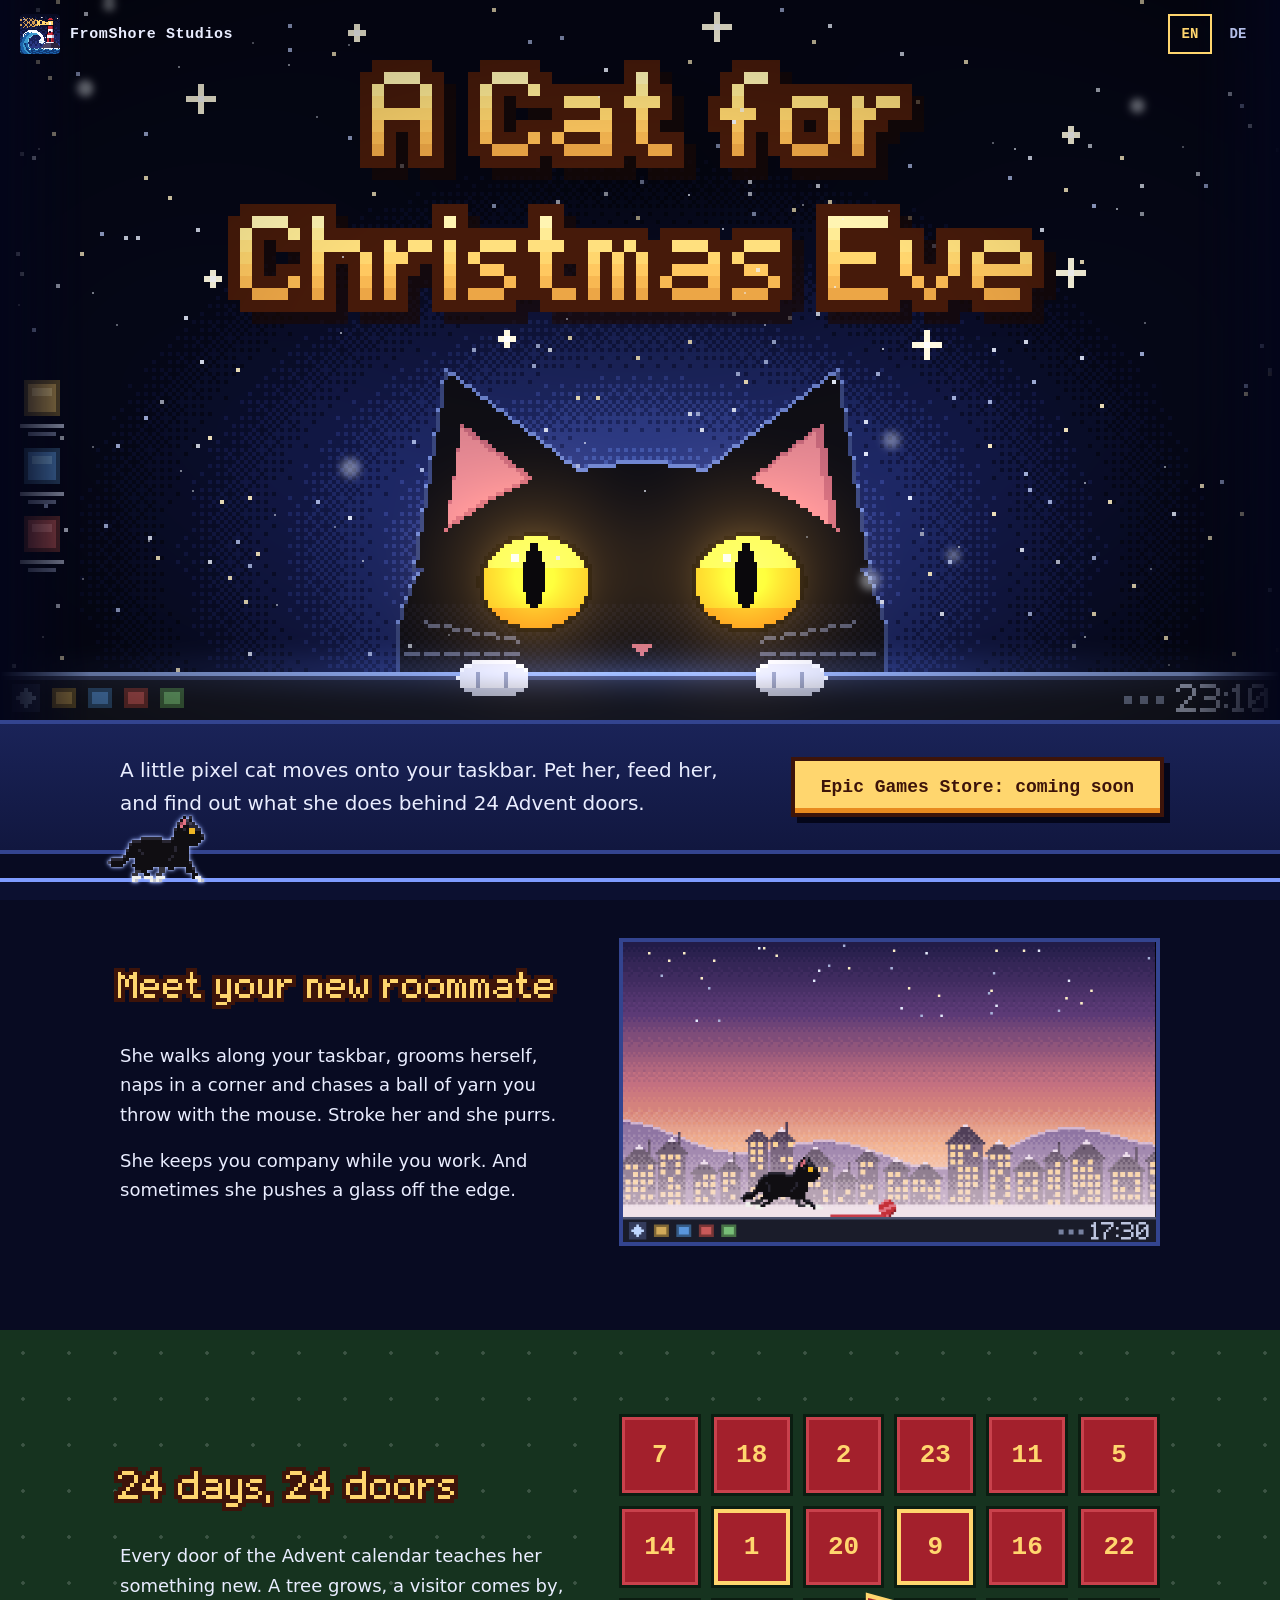
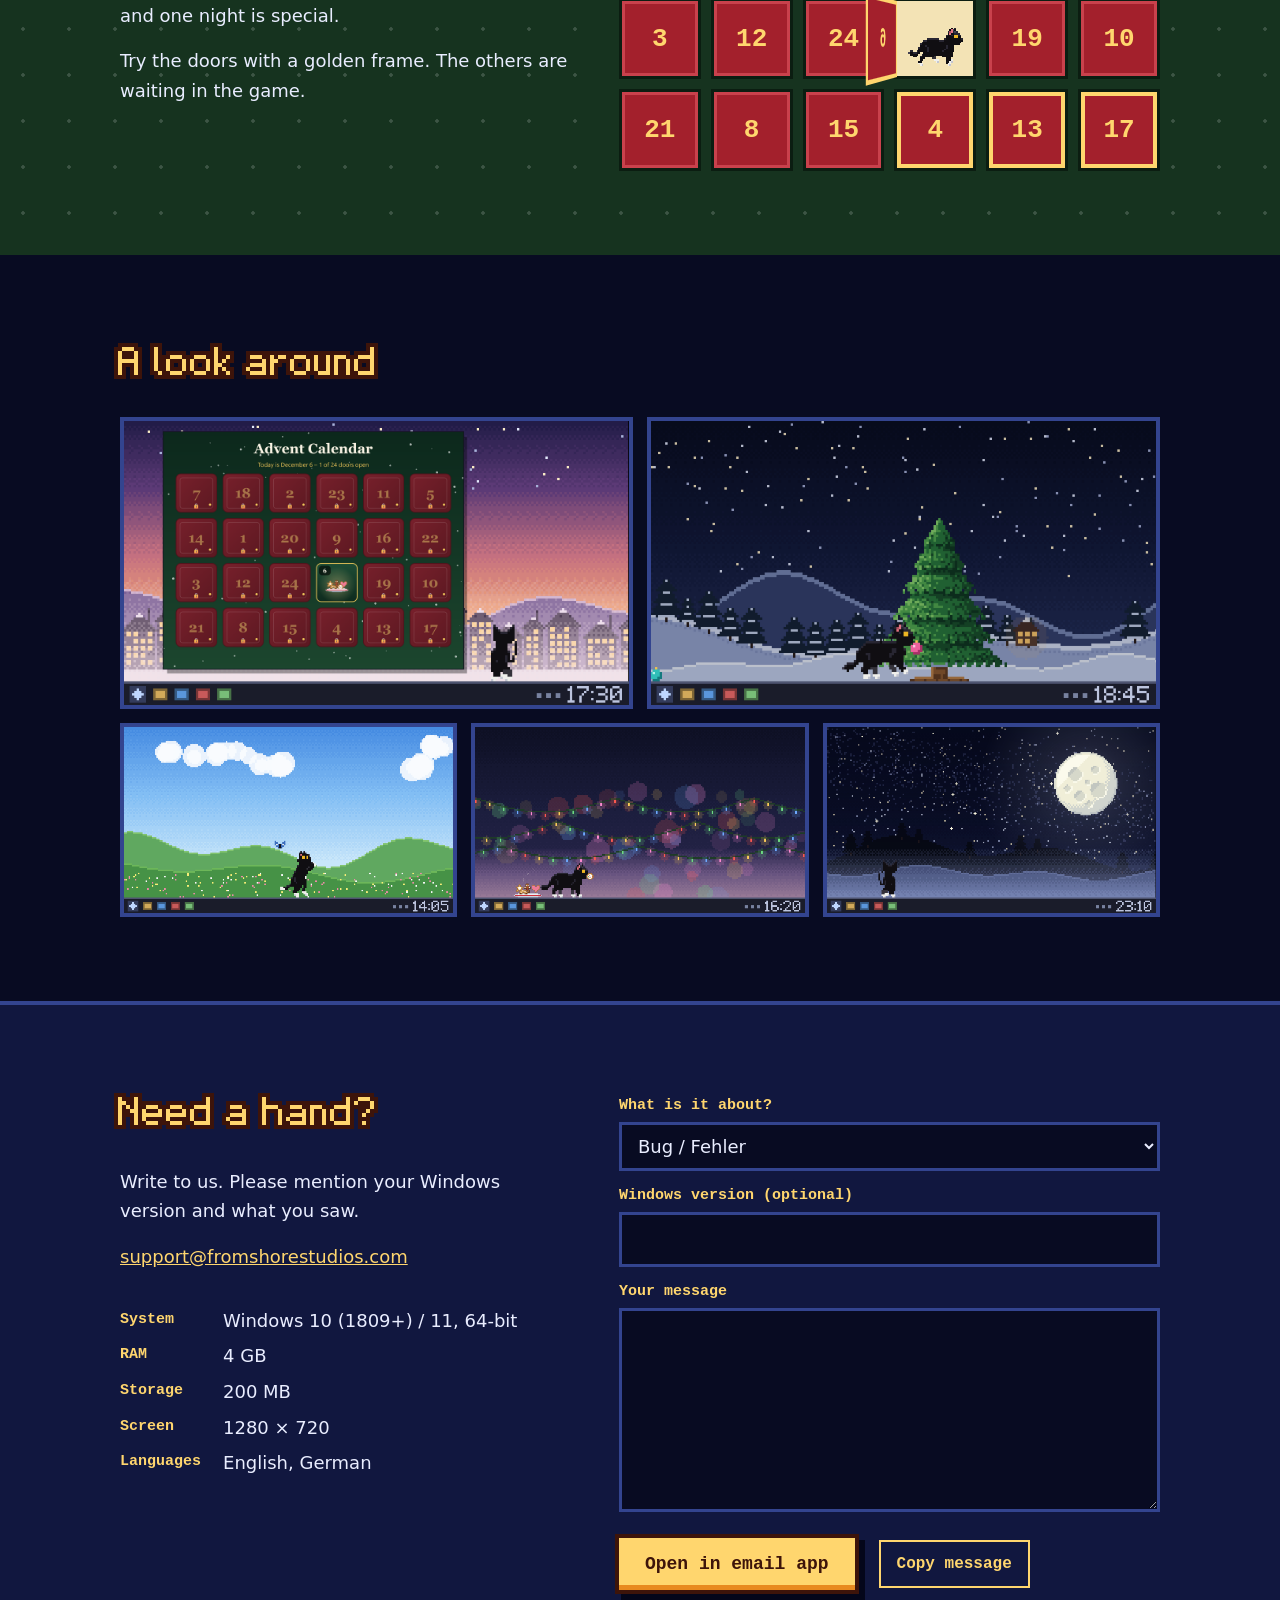
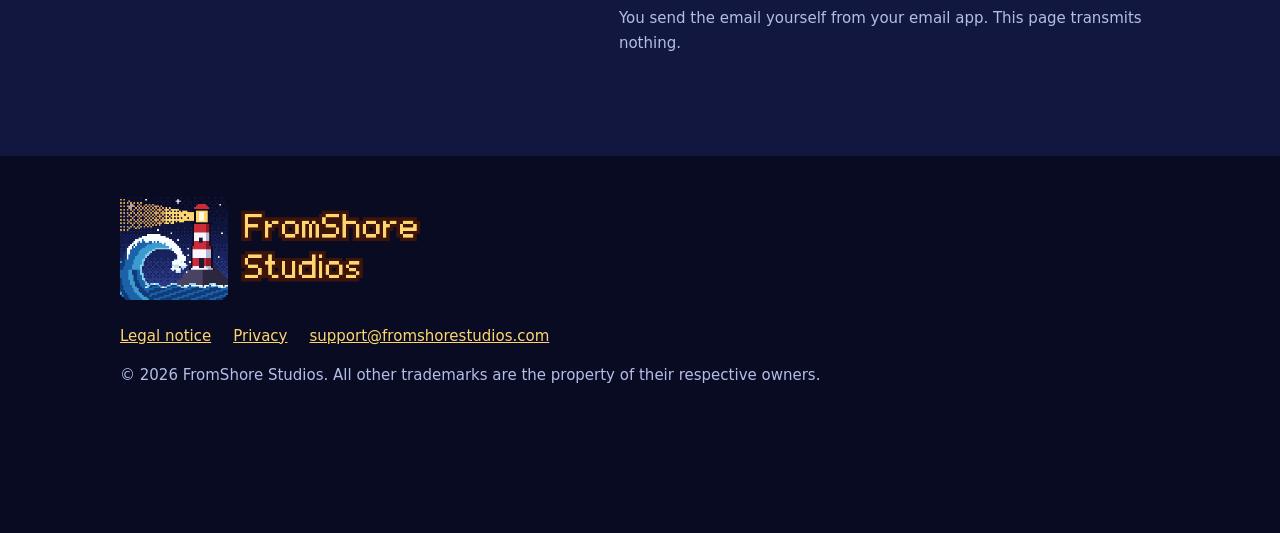
==== index.html @ b75415f8 "Website for A Cat for Christmas Eve Co-Authored-By: Claude Opus 5.5 <noreply@anthropic.com>" ====
<!doctype html>
<html lang="en"><head><meta charset="utf-8"><meta name="viewport" content="width=device-width,initial-scale=1">
<title>A Cat for Christmas Eve</title><link rel="icon" href="img/icon.png"><link rel="stylesheet" href="style.css"><meta name="description" content="A little pixel cat moves onto your taskbar. Open 24 Advent doors, each with a new surprise."><meta property="og:title" content="A Cat for Christmas Eve"><meta property="og:description" content="A little pixel cat moves onto your taskbar. Open 24 Advent doors, each with a new surprise."><meta property="og:image" content="https://fromshore-studios.github.io/img/social.png"></head><body>
<header class="top"><a class="brand" href="index.html"><img src="img/studio_small.png" alt="" width="40" height="40">FromShore Studios</a><div class="lang"><button data-setlang="en">EN</button><button data-setlang="de">DE</button></div></header>
<main>
<div class="hero"><div class="stage"><div style="position:relative"><picture><source media="(max-width:720px)" srcset="img/hero_tall.png" width="600" height="800"><img src="img/hero_wide.png" width="1280" height="720" alt="A Cat for Christmas Eve"></picture>
<canvas class="eye l" aria-hidden="true"></canvas><canvas class="eye r" aria-hidden="true"></canvas></div></div></div>
<div class="cta"><div class="in"><p><span data-l="en">A little pixel cat moves onto your taskbar. Pet her, feed her, and find out what she does behind 24 Advent doors.</span><span data-l="de" lang="de">Eine kleine Pixel-Katze zieht auf deine Taskleiste. Streichle sie, füttere sie und finde heraus, was hinter 24 Türchen passiert.</span></p>
<a class="btn" data-epic><span data-l="en">Epic Games Store: coming soon</span><span data-l="de" lang="de">Bald im Epic Games Store</span></a></div></div>
<section><div class="in two"><div><h2><img data-l="en" src="img/h_meet_en.png" alt="Meet your new roommate"><img data-l="de" src="img/h_meet_de.png" alt="Deine neue Mitbewohnerin"></h2>
<p><span data-l="en">She walks along your taskbar, grooms herself, naps in a corner and chases a ball of yarn you throw with the mouse. Stroke her and she purrs.</span><span data-l="de" lang="de">Sie läuft über deine Taskleiste, putzt sich, schläft in einer Ecke und jagt das Wollknäuel, das du mit der Maus wirfst. Streichelst du sie, schnurrt sie.</span></p>
<p><span data-l="en">She keeps you company while you work. And sometimes she pushes a glass off the edge.</span><span data-l="de" lang="de">Sie leistet dir bei der Arbeit Gesellschaft. Und manchmal schubst sie ein Glas von der Kante.</span></p></div><img class="shot" src="img/shot_1_yarn.png" alt="The cat chasing a ball of yarn" width="1280" height="720"></div></section>
<section class="days"><div class="in two"><div><h2><img data-l="en" src="img/h_days_en.png" alt="24 days, 24 doors"><img data-l="de" src="img/h_days_de.png" alt="24 Tage, 24 Türchen"></h2>
<p><span data-l="en">Every door of the Advent calendar teaches her something new. A tree grows, a visitor comes by, and one night is special.</span><span data-l="de" lang="de">Mit jedem Türchen lernt sie etwas Neues. Ein Baum wächst, Besuch kommt vorbei, und eine Nacht ist besonders.</span></p>
<p><span data-l="en">Try the doors with a golden frame. The others are waiting in the game.</span><span data-l="de" lang="de">Probier die Türchen mit goldenem Rahmen. Die anderen warten im Spiel.</span></p></div><div id="cal"></div></div></section>
<section><div class="in"><h2><img data-l="en" src="img/h_look_en.png" alt="A look around"><img data-l="de" src="img/h_look_de.png" alt="Ein Blick hinein"></h2><div class="grid"><img  src="img/shot_4_calendar.png" alt="The Advent calendar on the desktop" width="1280" height="720"><img  src="img/shot_5_tree.png" alt="The cat at the Christmas tree" width="1280" height="720"><img  src="img/shot_2_butterfly.png" alt="The cat reaching for a butterfly" width="1280" height="720"><img  src="img/shot_3_cookies.png" alt="The cat carrying a cookie" width="1280" height="720"><img  src="img/shot_6_night.png" alt="The cat watching the full moon" width="1280" height="720"></div></div></section>
<section class="sup" id="support"><div class="in two"><div><h2><img data-l="en" src="img/h_sup_en.png" alt="Need a hand?"><img data-l="de" src="img/h_sup_de.png" alt="Brauchst du Hilfe?"></h2>
<p><span data-l="en">Write to us. Please mention your Windows version and what you saw.</span><span data-l="de" lang="de">Schreib uns. Nenne bitte deine Windows-Version und was passiert ist.</span></p><p><a data-mail href="#"></a></p>
<dl><dt>System</dt><dd>Windows 10 (1809+) / 11, 64-bit</dd><dt>RAM</dt><dd>4 GB</dd><dt><span data-l="en">Storage</span><span data-l="de" lang="de">Speicher</span></dt><dd>200 MB</dd><dt><span data-l="en">Screen</span><span data-l="de" lang="de">Bildschirm</span></dt><dd>1280 × 720</dd><dt><span data-l="en">Languages</span><span data-l="de" lang="de">Sprachen</span></dt><dd><span data-l="en">English, German</span><span data-l="de" lang="de">Englisch, Deutsch</span></dd></dl></div>
<form id="contact">
<label for="c-topic"><span data-l="en">What is it about?</span><span data-l="de" lang="de">Worum geht es?</span></label>
<select id="c-topic"><option value="bug">Bug / Fehler</option><option value="question">Question / Frage</option><option value="press">Press / Presse</option><option value="other">Other / Sonstiges</option></select>
<label for="c-win"><span data-l="en">Windows version (optional)</span><span data-l="de" lang="de">Windows-Version (freiwillig)</span></label>
<input id="c-win" maxlength="60" autocomplete="off">
<label for="c-msg"><span data-l="en">Your message</span><span data-l="de" lang="de">Deine Nachricht</span></label>
<textarea id="c-msg" rows="6" maxlength="1200" required></textarea>
<div class="row"><button class="btn live" type="submit"><span data-l="en">Open in email app</span><span data-l="de" lang="de">Im E-Mail-Programm öffnen</span></button>
<button class="plain" type="button" id="c-copy"><span data-l="en">Copy message</span><span data-l="de" lang="de">Nachricht kopieren</span></button></div>
<p class="hint"><span data-l="en">You send the email yourself from your email app. This page transmits nothing.</span><span data-l="de" lang="de">Du sendest die E-Mail selbst aus deinem E-Mail-Programm. Diese Seite überträgt nichts.</span></p>
<p class="hint" id="c-state" role="status"></p>
</form></div></section>
</main><footer class="in"><img class="slogo" src="img/studio_logo.png" alt="FromShore Studios" width="1068" height="384"><nav><a href="impressum.html"><span data-l="en">Legal notice</span><span data-l="de" lang="de">Impressum</span></a><a href="datenschutz.html"><span data-l="en">Privacy</span><span data-l="de" lang="de">Datenschutz</span></a><a data-mail href="#"></a></nav>
© 2026 FromShore Studios. <span data-l="en">All other trademarks are the property of their respective owners.</span><span data-l="de" lang="de">Alle anderen Marken sind Eigentum ihrer jeweiligen Inhaber.</span></footer>
<div class="bar"><button type="button" aria-label="Cat"><canvas id="pet"></canvas></button></div><script src="cat.js"></script><script src="site.js"></script></body></html>
---- style.css ----
/* Aufbau: Nachthimmel, unten durchgehende Taskleiste mit laufender Katze */
:root{--night:#080b22;--deep:#11173f;--edge:#33448f;--ink:#e9edff;--soft:#b3bee8;--gold:#ffd66e;--amber:#e88a1f;--brown:#3d140a;--red:#a3202c;
 --body:"Trebuchet MS","Segoe UI",system-ui,sans-serif;--mono:Consolas,"Courier New",monospace;color-scheme:dark}
*{box-sizing:border-box}
body{margin:0;background:var(--night);color:var(--ink);font:18px/1.65 var(--body);padding-bottom:110px}
img{max-width:100%;display:block}
a{color:var(--gold)}
:focus-visible{outline:3px solid var(--gold);outline-offset:3px}
html[lang=en] [data-l=de],html[lang=de] [data-l=en]{display:none!important}
.in{max-width:1080px;margin-inline:auto;padding-inline:20px}
.top{position:absolute;inset:0 0 auto;z-index:3;display:flex;justify-content:space-between;align-items:center;padding:14px 20px;gap:12px}
.brand{font:700 15px var(--mono);letter-spacing:.04em;color:var(--ink);text-decoration:none}
.lang{display:flex;gap:4px}
.lang button{font:700 14px var(--mono);min-width:44px;min-height:40px;border:2px solid transparent;background:none;color:var(--soft);cursor:pointer}
.lang button[aria-pressed=true]{border-color:var(--gold);color:var(--gold)}
.stage{position:relative;max-width:min(1500px,calc((100vh - 170px)*16/9));margin:auto}
.hero{background:#04061a}
.stage picture img{width:100%;height:auto;mask-image:linear-gradient(90deg,transparent,#000 7%,#000 93%,transparent)}
.eye{position:absolute;image-rendering:pixelated;transform:translate(-50%,-50%);top:80.66%;width:8.9%}
.eye.l{left:41.7%}.eye.r{left:58.3%}
.cta{background:linear-gradient(#1a2358,var(--deep));border-block:4px solid var(--edge);padding-block:30px}
.cta .in{display:flex;gap:24px 40px;align-items:center;justify-content:space-between;flex-wrap:wrap}
.cta p{margin:0;max-width:56ch;font-size:20px;flex:1 1 340px}
.btn{display:inline-block;padding:16px 26px;font:700 18px var(--mono);color:var(--brown);background:var(--gold);text-decoration:none;box-shadow:inset 0 -5px 0 var(--amber),0 0 0 4px var(--brown),6px 6px 0 4px #04061a}
.btn.live:hover{background:#fff0b8}
.btn:not(.live){cursor:default}
section{padding-block:84px}
h2{margin:0 0 26px}
h2 img{image-rendering:pixelated;height:52px;width:auto;margin-left:-10px;object-fit:contain;object-position:left}
.two{display:grid;grid-template-columns:5fr 6fr;gap:48px;align-items:center}
.two>*{min-width:0}
.shot{border:4px solid var(--edge);width:100%;height:auto}
p{max-width:62ch;margin:0 0 16px}
.days{background:#16331f radial-gradient(#ffffff2b 1.5px,transparent 2px) 0 0/46px 46px}
#cal{display:grid;grid-template-columns:repeat(6,minmax(0,1fr));gap:10px}
.door{position:relative;aspect-ratio:1;overflow:visible;align-self:start;padding:0;border:3px solid #0b1d11;background:#f3e3b5;cursor:pointer;perspective:400px;display:flex;align-items:flex-end;justify-content:center;min-width:0}
.door canvas{image-rendering:pixelated;height:auto;margin-bottom:14%}
.leaf{position:absolute;inset:0;display:grid;place-items:center;background:var(--red);color:var(--gold);font:700 clamp(16px,2.4vw,26px) var(--mono);box-shadow:inset 0 0 0 3px #c9414c;transform-origin:left;transition:transform .5s}
.peek .leaf{box-shadow:inset 0 0 0 4px var(--gold)}
.door.open .leaf{transform:rotateY(-104deg)}
.shake{animation:shake .35s}
@keyframes shake{25%{transform:translateX(-4px)}50%{transform:translateX(4px)}75%{transform:translateX(-2px)}}
.grid{display:grid;grid-template-columns:repeat(6,minmax(0,1fr));gap:14px}
.grid img{grid-column:span 2;border:4px solid var(--edge);width:100%;height:auto}
.grid img:nth-child(-n+2){grid-column:span 3}
.sup{background:var(--deep);border-top:4px solid var(--edge)}
dl{display:grid;grid-template-columns:auto 1fr;gap:6px 22px;margin:0}
dt{font:700 15px/1.9 var(--mono);color:var(--gold)}
dd{margin:0}
footer{padding-block:36px;font-size:15px;color:var(--soft)}
footer nav{display:flex;gap:22px;flex-wrap:wrap;margin-bottom:14px}
a[data-mail]{overflow-wrap:anywhere}
.bar{position:fixed;inset:auto 0 0;height:22px;background:#0c1030;border-top:4px solid #7f9cff;z-index:5;pointer-events:none}
.bar button{position:absolute;left:0;bottom:18px;padding:0;border:0;background:none;cursor:pointer;pointer-events:auto;line-height:0}
#pet{image-rendering:pixelated;height:auto;filter:drop-shadow(0 0 1px #c5d3ff) drop-shadow(0 0 2px #8ea8ff)}
.legal{max-width:760px;padding-top:100px}
.legal h1{color:var(--gold);font:700 34px var(--mono)}
.legal h3{margin:28px 0 6px;color:var(--gold)}
.todo{background:var(--gold);color:var(--brown);padding:0 6px}
@media(max-width:720px){
 .two{grid-template-columns:minmax(0,1fr);gap:28px}
 section{padding-block:56px}
 .stage{padding-top:60px;max-width:none}.stage picture img{mask-image:none}
 .eye{top:78.59%;width:20.3%}.eye.l{left:31.08%}.eye.r{left:68.92%}
 #cal{grid-template-columns:repeat(4,minmax(0,1fr))}
 .grid img:nth-child(n){grid-column:span 6}
 .btn{width:100%;text-align:center}
 h2 img{height:auto;max-height:52px}
}
@media(prefers-reduced-motion:reduce){.leaf{transition:none}.shake{animation:none}}
.brand{display:flex;align-items:center;gap:10px}.brand img{image-rendering:pixelated;border-radius:4px}
.slogo{width:300px;height:auto;margin-bottom:24px}
form{display:grid;gap:8px}
form label{font:700 15px var(--mono);color:var(--gold);margin-top:8px}
form input,form select,form textarea{width:100%;font:inherit;color:var(--ink);background:var(--night);border:3px solid var(--edge);padding:10px 12px;min-height:48px}
form textarea{resize:vertical}
.row{display:flex;flex-wrap:wrap;gap:18px 24px;align-items:center;margin-top:18px}
button.btn{border:0;cursor:pointer}
.plain{font:700 16px var(--mono);color:var(--gold);background:none;border:2px solid var(--gold);padding:12px 16px;min-height:48px;cursor:pointer}
.hint{font-size:15px;color:var(--soft);margin:8px 0 0}
#support .two{align-items:start}
#support dl{margin-top:34px}
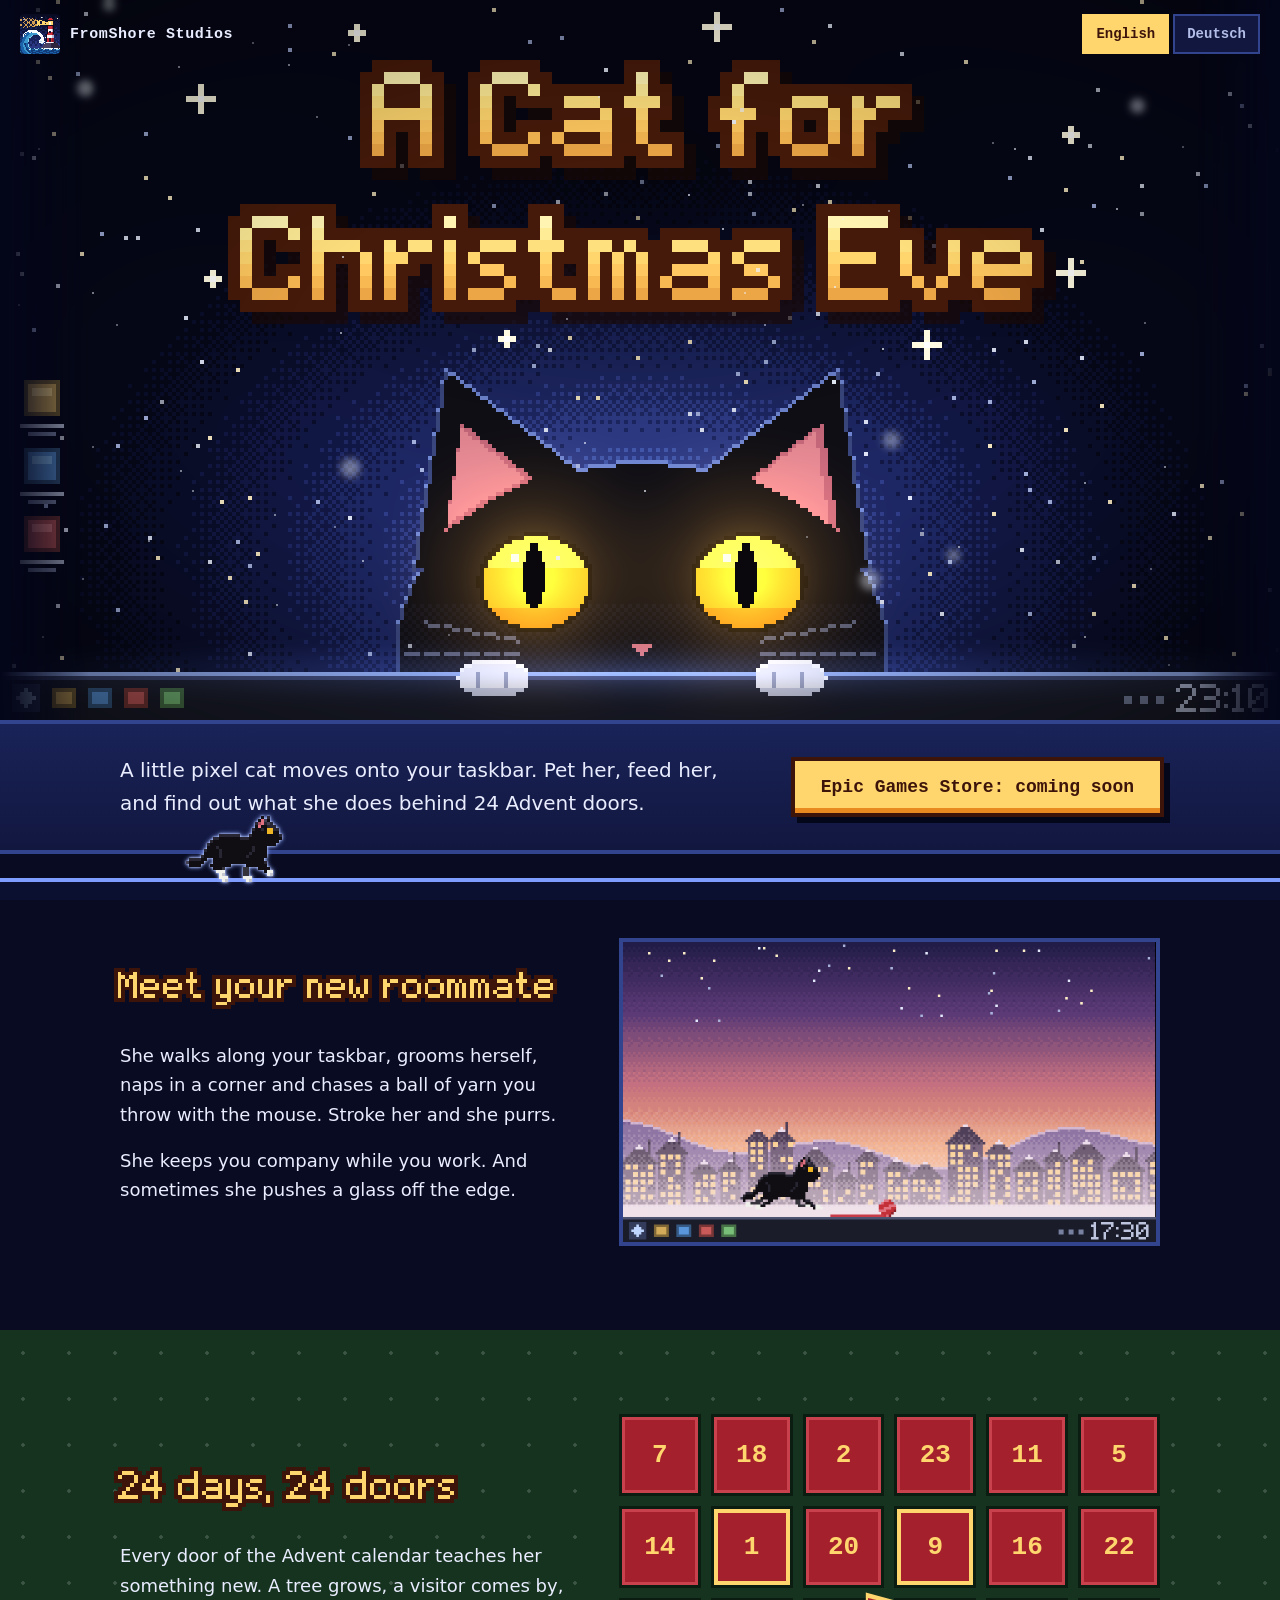
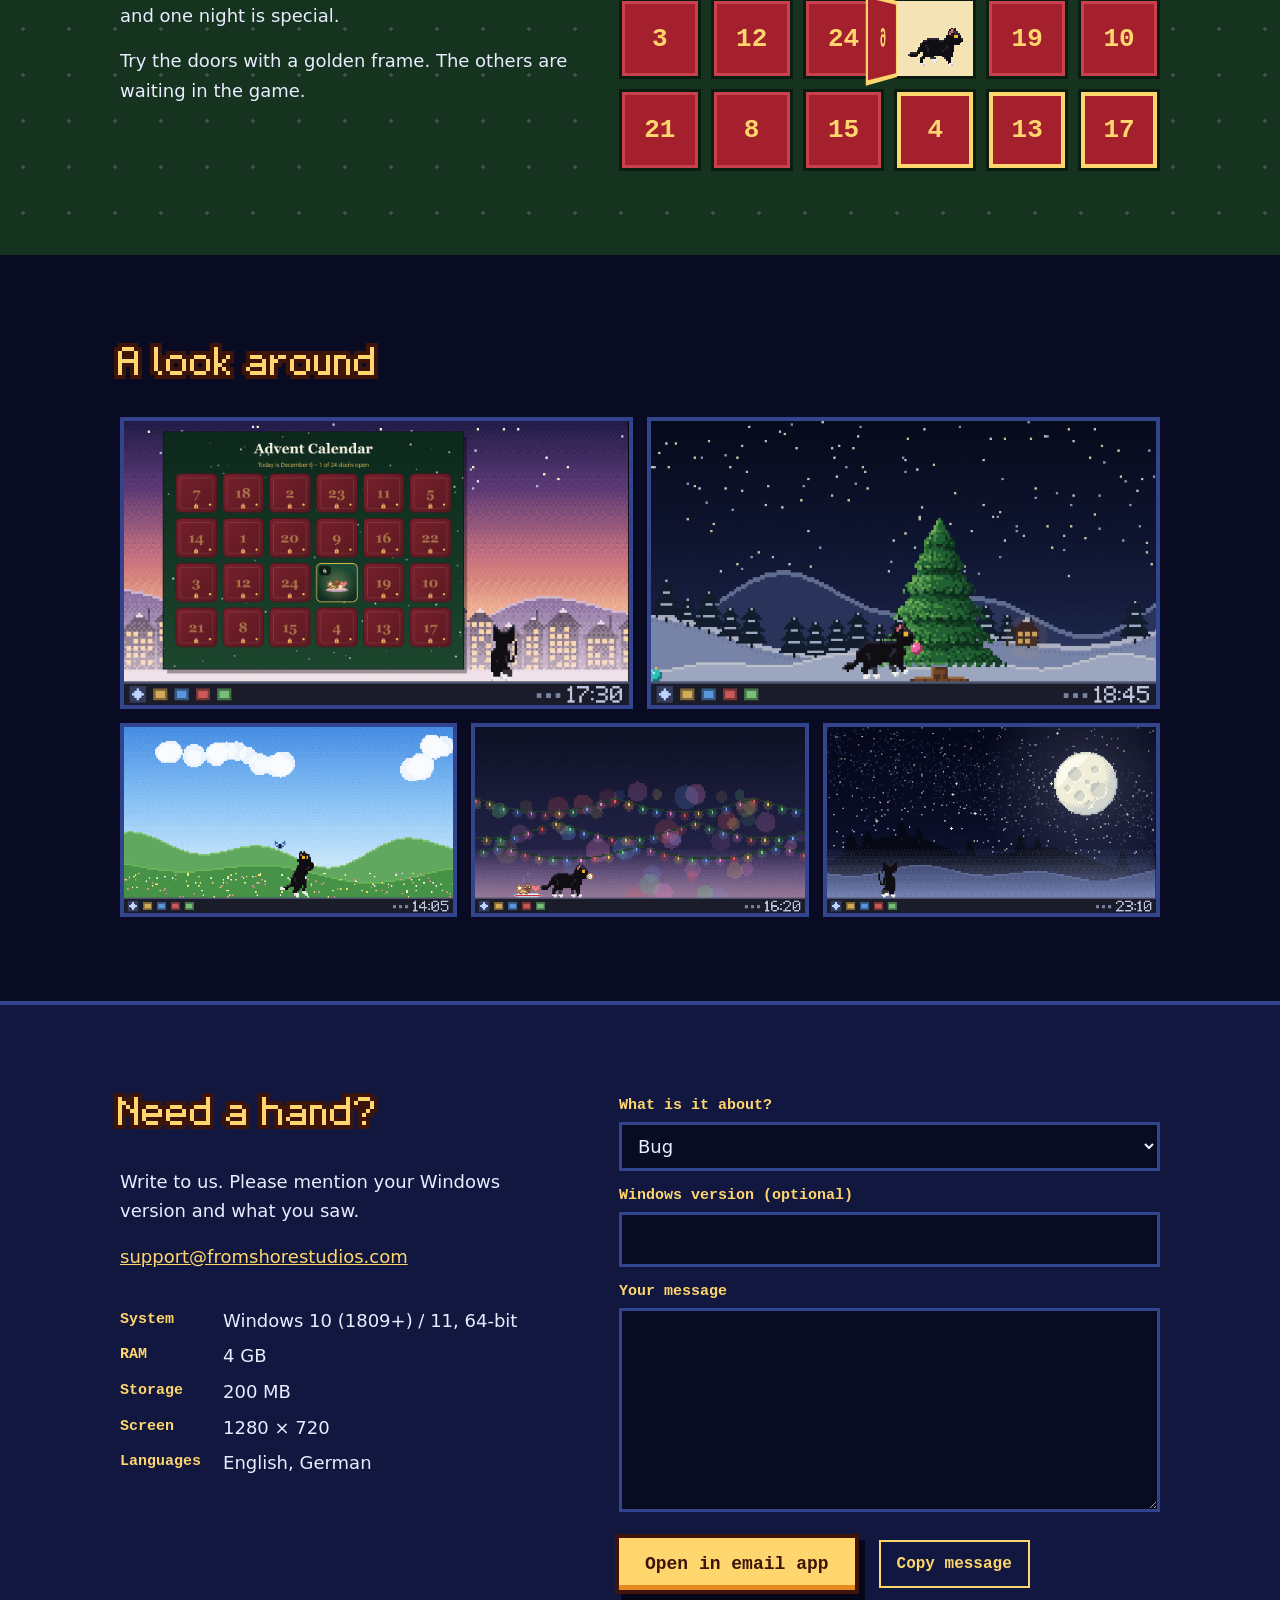
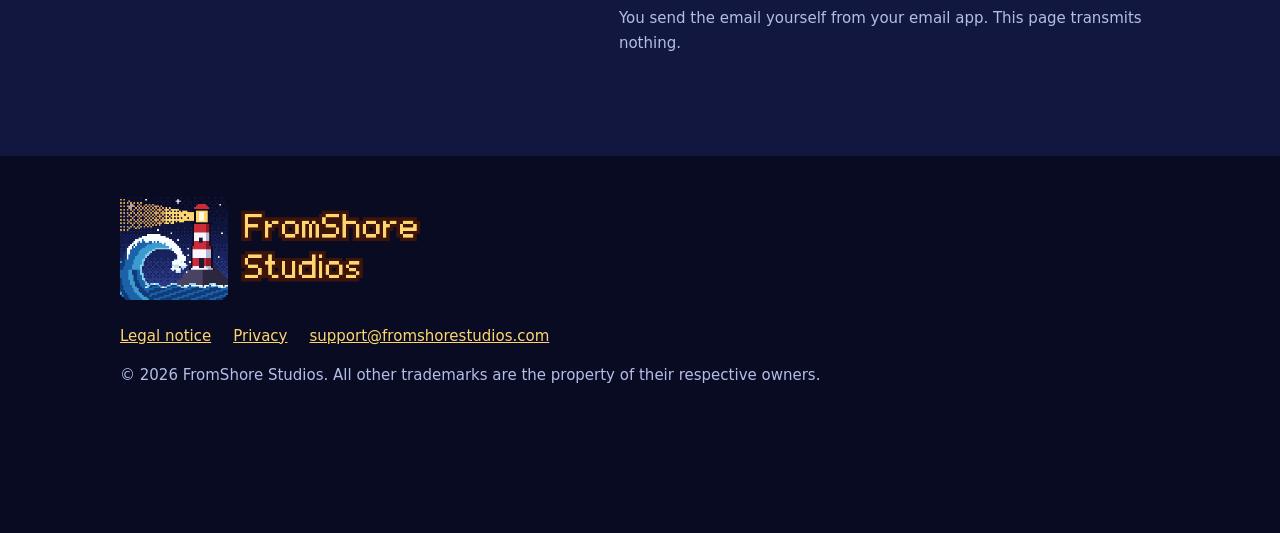
==== commit 3e3dc8d9: "Clearer language switch, translate remaining texts Co-Authored-By: Claude Opus 5.5 <noreply@anthropi" ====
--- a/index.html
+++ b/index.html
@@ -1,7 +1,7 @@
 <!doctype html>
 <html lang="en"><head><meta charset="utf-8"><meta name="viewport" content="width=device-width,initial-scale=1">
-<title>A Cat for Christmas Eve</title><link rel="icon" href="img/icon.png"><link rel="stylesheet" href="style.css"><meta name="description" content="A little pixel cat moves onto your taskbar. Open 24 Advent doors, each with a new surprise."><meta property="og:title" content="A Cat for Christmas Eve"><meta property="og:description" content="A little pixel cat moves onto your taskbar. Open 24 Advent doors, each with a new surprise."><meta property="og:image" content="https://fromshore-studios.github.io/img/social.png"></head><body>
-<header class="top"><a class="brand" href="index.html"><img src="img/studio_small.png" alt="" width="40" height="40">FromShore Studios</a><div class="lang"><button data-setlang="en">EN</button><button data-setlang="de">DE</button></div></header>
+<title data-en="A Cat for Christmas Eve" data-de="A Cat for Christmas Eve">A Cat for Christmas Eve</title><link rel="icon" href="img/icon.png"><link rel="stylesheet" href="style.css?v=2"><meta name="description" content="A little pixel cat moves onto your taskbar. Open 24 Advent doors, each with a new surprise."><meta property="og:title" content="A Cat for Christmas Eve"><meta property="og:description" content="A little pixel cat moves onto your taskbar. Open 24 Advent doors, each with a new surprise."><meta property="og:image" content="https://fromshore-studios.github.io/img/social.png"></head><body>
+<header class="top"><a class="brand" href="index.html"><img src="img/studio_small.png" alt="" width="40" height="40">FromShore Studios</a><div class="lang"><button type="button" data-setlang="en" lang="en">English</button><button type="button" data-setlang="de" lang="de">Deutsch</button></div></header>
 <main>
 <div class="hero"><div class="stage"><div style="position:relative"><picture><source media="(max-width:720px)" srcset="img/hero_tall.png" width="600" height="800"><img src="img/hero_wide.png" width="1280" height="720" alt="A Cat for Christmas Eve"></picture>
 <canvas class="eye l" aria-hidden="true"></canvas><canvas class="eye r" aria-hidden="true"></canvas></div></div></div>
@@ -9,17 +9,17 @@
 <a class="btn" data-epic><span data-l="en">Epic Games Store: coming soon</span><span data-l="de" lang="de">Bald im Epic Games Store</span></a></div></div>
 <section><div class="in two"><div><h2><img data-l="en" src="img/h_meet_en.png" alt="Meet your new roommate"><img data-l="de" src="img/h_meet_de.png" alt="Deine neue Mitbewohnerin"></h2>
 <p><span data-l="en">She walks along your taskbar, grooms herself, naps in a corner and chases a ball of yarn you throw with the mouse. Stroke her and she purrs.</span><span data-l="de" lang="de">Sie läuft über deine Taskleiste, putzt sich, schläft in einer Ecke und jagt das Wollknäuel, das du mit der Maus wirfst. Streichelst du sie, schnurrt sie.</span></p>
-<p><span data-l="en">She keeps you company while you work. And sometimes she pushes a glass off the edge.</span><span data-l="de" lang="de">Sie leistet dir bei der Arbeit Gesellschaft. Und manchmal schubst sie ein Glas von der Kante.</span></p></div><img class="shot" src="img/shot_1_yarn.png" alt="The cat chasing a ball of yarn" width="1280" height="720"></div></section>
+<p><span data-l="en">She keeps you company while you work. And sometimes she pushes a glass off the edge.</span><span data-l="de" lang="de">Sie leistet dir bei der Arbeit Gesellschaft. Und manchmal schubst sie ein Glas von der Kante.</span></p></div><img class="shot" src="img/shot_1_yarn.png" alt="The cat chasing a ball of yarn" data-alt-en="The cat chasing a ball of yarn" data-alt-de="Die Katze jagt ein Wollknäuel" width="1280" height="720"></div></section>
 <section class="days"><div class="in two"><div><h2><img data-l="en" src="img/h_days_en.png" alt="24 days, 24 doors"><img data-l="de" src="img/h_days_de.png" alt="24 Tage, 24 Türchen"></h2>
 <p><span data-l="en">Every door of the Advent calendar teaches her something new. A tree grows, a visitor comes by, and one night is special.</span><span data-l="de" lang="de">Mit jedem Türchen lernt sie etwas Neues. Ein Baum wächst, Besuch kommt vorbei, und eine Nacht ist besonders.</span></p>
 <p><span data-l="en">Try the doors with a golden frame. The others are waiting in the game.</span><span data-l="de" lang="de">Probier die Türchen mit goldenem Rahmen. Die anderen warten im Spiel.</span></p></div><div id="cal"></div></div></section>
-<section><div class="in"><h2><img data-l="en" src="img/h_look_en.png" alt="A look around"><img data-l="de" src="img/h_look_de.png" alt="Ein Blick hinein"></h2><div class="grid"><img  src="img/shot_4_calendar.png" alt="The Advent calendar on the desktop" width="1280" height="720"><img  src="img/shot_5_tree.png" alt="The cat at the Christmas tree" width="1280" height="720"><img  src="img/shot_2_butterfly.png" alt="The cat reaching for a butterfly" width="1280" height="720"><img  src="img/shot_3_cookies.png" alt="The cat carrying a cookie" width="1280" height="720"><img  src="img/shot_6_night.png" alt="The cat watching the full moon" width="1280" height="720"></div></div></section>
+<section><div class="in"><h2><img data-l="en" src="img/h_look_en.png" alt="A look around"><img data-l="de" src="img/h_look_de.png" alt="Ein Blick hinein"></h2><div class="grid"><img  src="img/shot_4_calendar.png" alt="The Advent calendar on the desktop" data-alt-en="The Advent calendar on the desktop" data-alt-de="Der Adventskalender auf dem Desktop" width="1280" height="720"><img  src="img/shot_5_tree.png" alt="The cat at the Christmas tree" data-alt-en="The cat at the Christmas tree" data-alt-de="Die Katze am Weihnachtsbaum" width="1280" height="720"><img  src="img/shot_2_butterfly.png" alt="The cat reaching for a butterfly" data-alt-en="The cat reaching for a butterfly" data-alt-de="Die Katze greift nach einem Schmetterling" width="1280" height="720"><img  src="img/shot_3_cookies.png" alt="The cat carrying a cookie" data-alt-en="The cat carrying a cookie" data-alt-de="Die Katze trägt ein Plätzchen" width="1280" height="720"><img  src="img/shot_6_night.png" alt="The cat watching the full moon" data-alt-en="The cat watching the full moon" data-alt-de="Die Katze schaut zum Vollmond" width="1280" height="720"></div></div></section>
 <section class="sup" id="support"><div class="in two"><div><h2><img data-l="en" src="img/h_sup_en.png" alt="Need a hand?"><img data-l="de" src="img/h_sup_de.png" alt="Brauchst du Hilfe?"></h2>
 <p><span data-l="en">Write to us. Please mention your Windows version and what you saw.</span><span data-l="de" lang="de">Schreib uns. Nenne bitte deine Windows-Version und was passiert ist.</span></p><p><a data-mail href="#"></a></p>
 <dl><dt>System</dt><dd>Windows 10 (1809+) / 11, 64-bit</dd><dt>RAM</dt><dd>4 GB</dd><dt><span data-l="en">Storage</span><span data-l="de" lang="de">Speicher</span></dt><dd>200 MB</dd><dt><span data-l="en">Screen</span><span data-l="de" lang="de">Bildschirm</span></dt><dd>1280 × 720</dd><dt><span data-l="en">Languages</span><span data-l="de" lang="de">Sprachen</span></dt><dd><span data-l="en">English, German</span><span data-l="de" lang="de">Englisch, Deutsch</span></dd></dl></div>
 <form id="contact">
 <label for="c-topic"><span data-l="en">What is it about?</span><span data-l="de" lang="de">Worum geht es?</span></label>
-<select id="c-topic"><option value="bug">Bug / Fehler</option><option value="question">Question / Frage</option><option value="press">Press / Presse</option><option value="other">Other / Sonstiges</option></select>
+<select id="c-topic"><option value="bug" data-en="Bug" data-de="Fehler">Bug</option><option value="question" data-en="Question" data-de="Frage">Question</option><option value="press" data-en="Press" data-de="Presse">Press</option><option value="other" data-en="Other" data-de="Sonstiges">Other</option></select>
 <label for="c-win"><span data-l="en">Windows version (optional)</span><span data-l="de" lang="de">Windows-Version (freiwillig)</span></label>
 <input id="c-win" maxlength="60" autocomplete="off">
 <label for="c-msg"><span data-l="en">Your message</span><span data-l="de" lang="de">Deine Nachricht</span></label>
@@ -31,4 +31,4 @@
 </form></div></section>
 </main><footer class="in"><img class="slogo" src="img/studio_logo.png" alt="FromShore Studios" width="1068" height="384"><nav><a href="impressum.html"><span data-l="en">Legal notice</span><span data-l="de" lang="de">Impressum</span></a><a href="datenschutz.html"><span data-l="en">Privacy</span><span data-l="de" lang="de">Datenschutz</span></a><a data-mail href="#"></a></nav>
 © 2026 FromShore Studios. <span data-l="en">All other trademarks are the property of their respective owners.</span><span data-l="de" lang="de">Alle anderen Marken sind Eigentum ihrer jeweiligen Inhaber.</span></footer>
-<div class="bar"><button type="button" aria-label="Cat"><canvas id="pet"></canvas></button></div><script src="cat.js"></script><script src="site.js"></script></body></html>
+<div class="bar"><button type="button" aria-label="Cat" data-aria-en="Make the cat run" data-aria-de="Katze losrennen lassen"><canvas id="pet"></canvas></button></div><script src="cat.js"></script><script src="site.js?v=2"></script></body></html>
--- a/style.css
+++ b/style.css
@@ -80,3 +80,6 @@
 .hint{font-size:15px;color:var(--soft);margin:8px 0 0}
 #support .two{align-items:start}
 #support dl{margin-top:34px}
+.lang button{border-color:var(--edge);background:var(--deep);padding:6px 12px}
+.lang button[aria-pressed=true]{background:var(--gold);border-color:var(--gold);color:var(--brown)}
+@media(max-width:420px){.lang button{font-size:13px;padding:6px 8px}.brand{font-size:13px;gap:8px}.top{padding-inline:14px}}
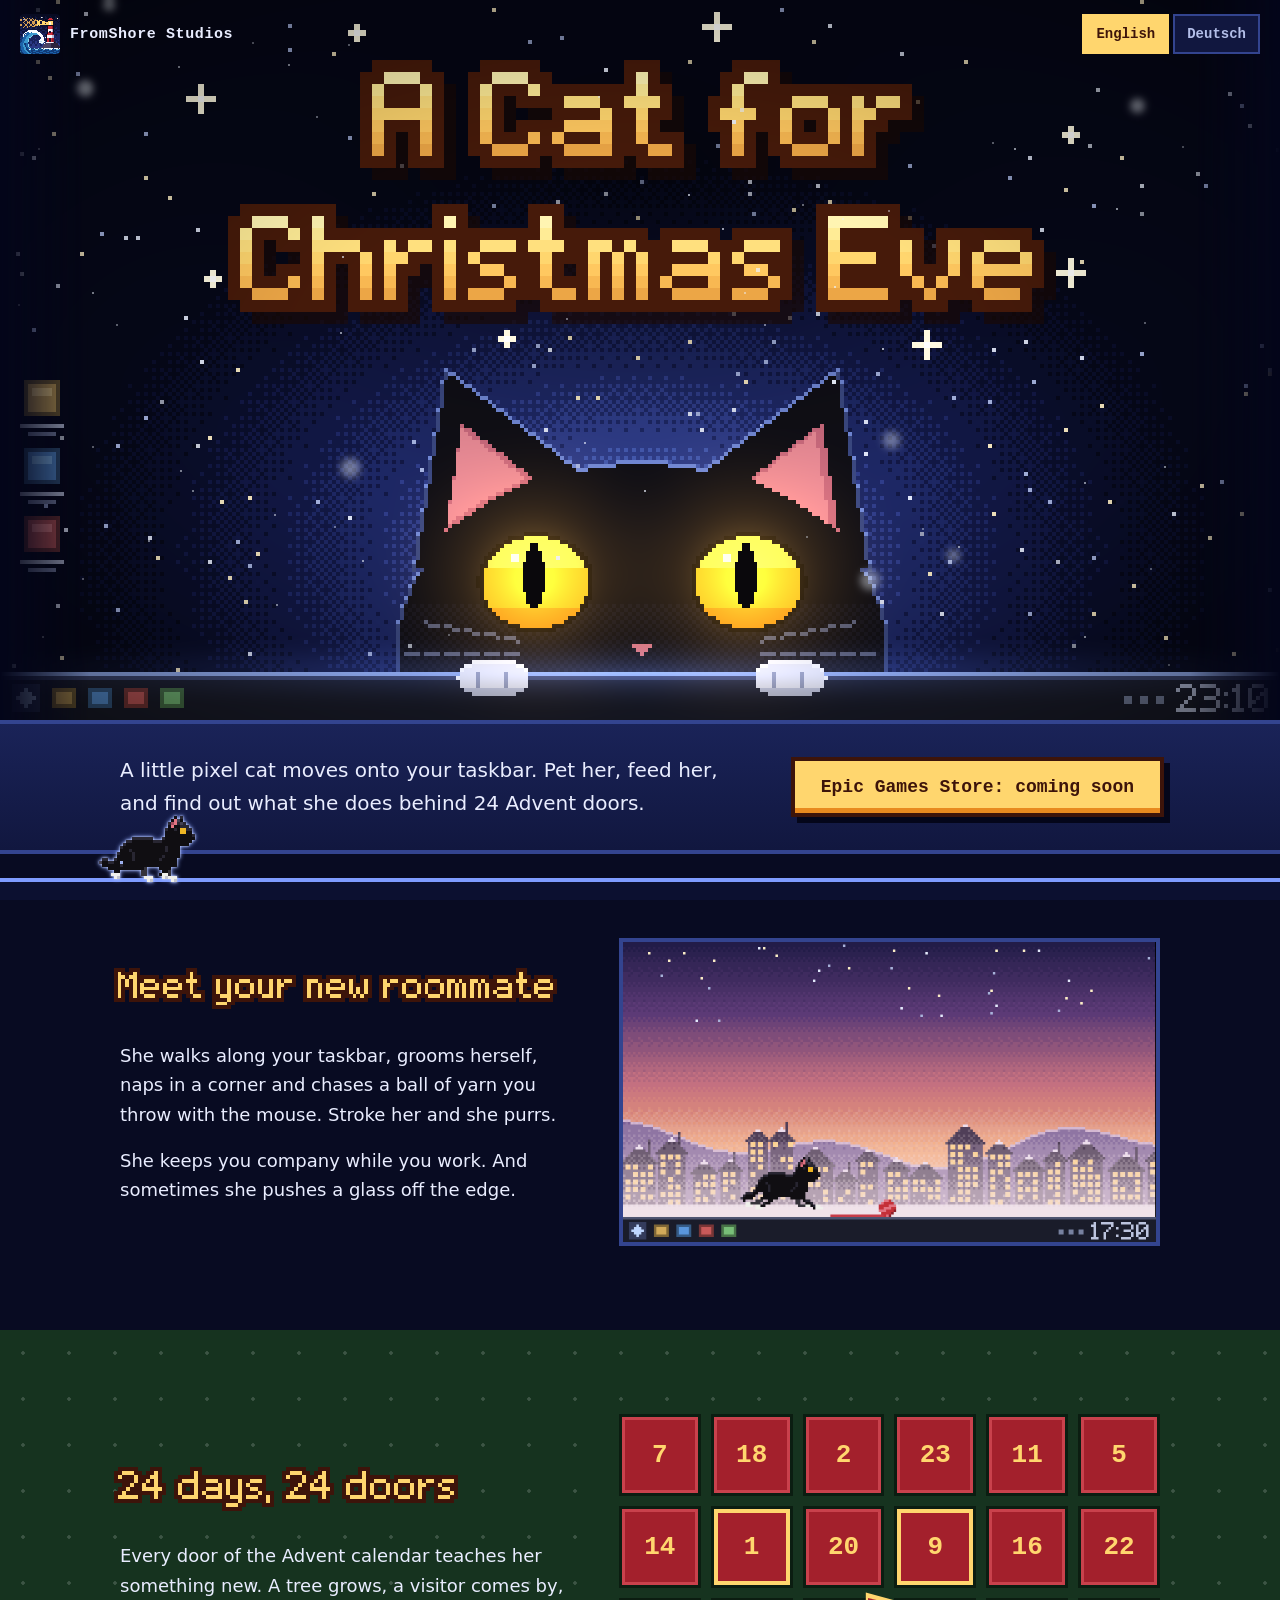
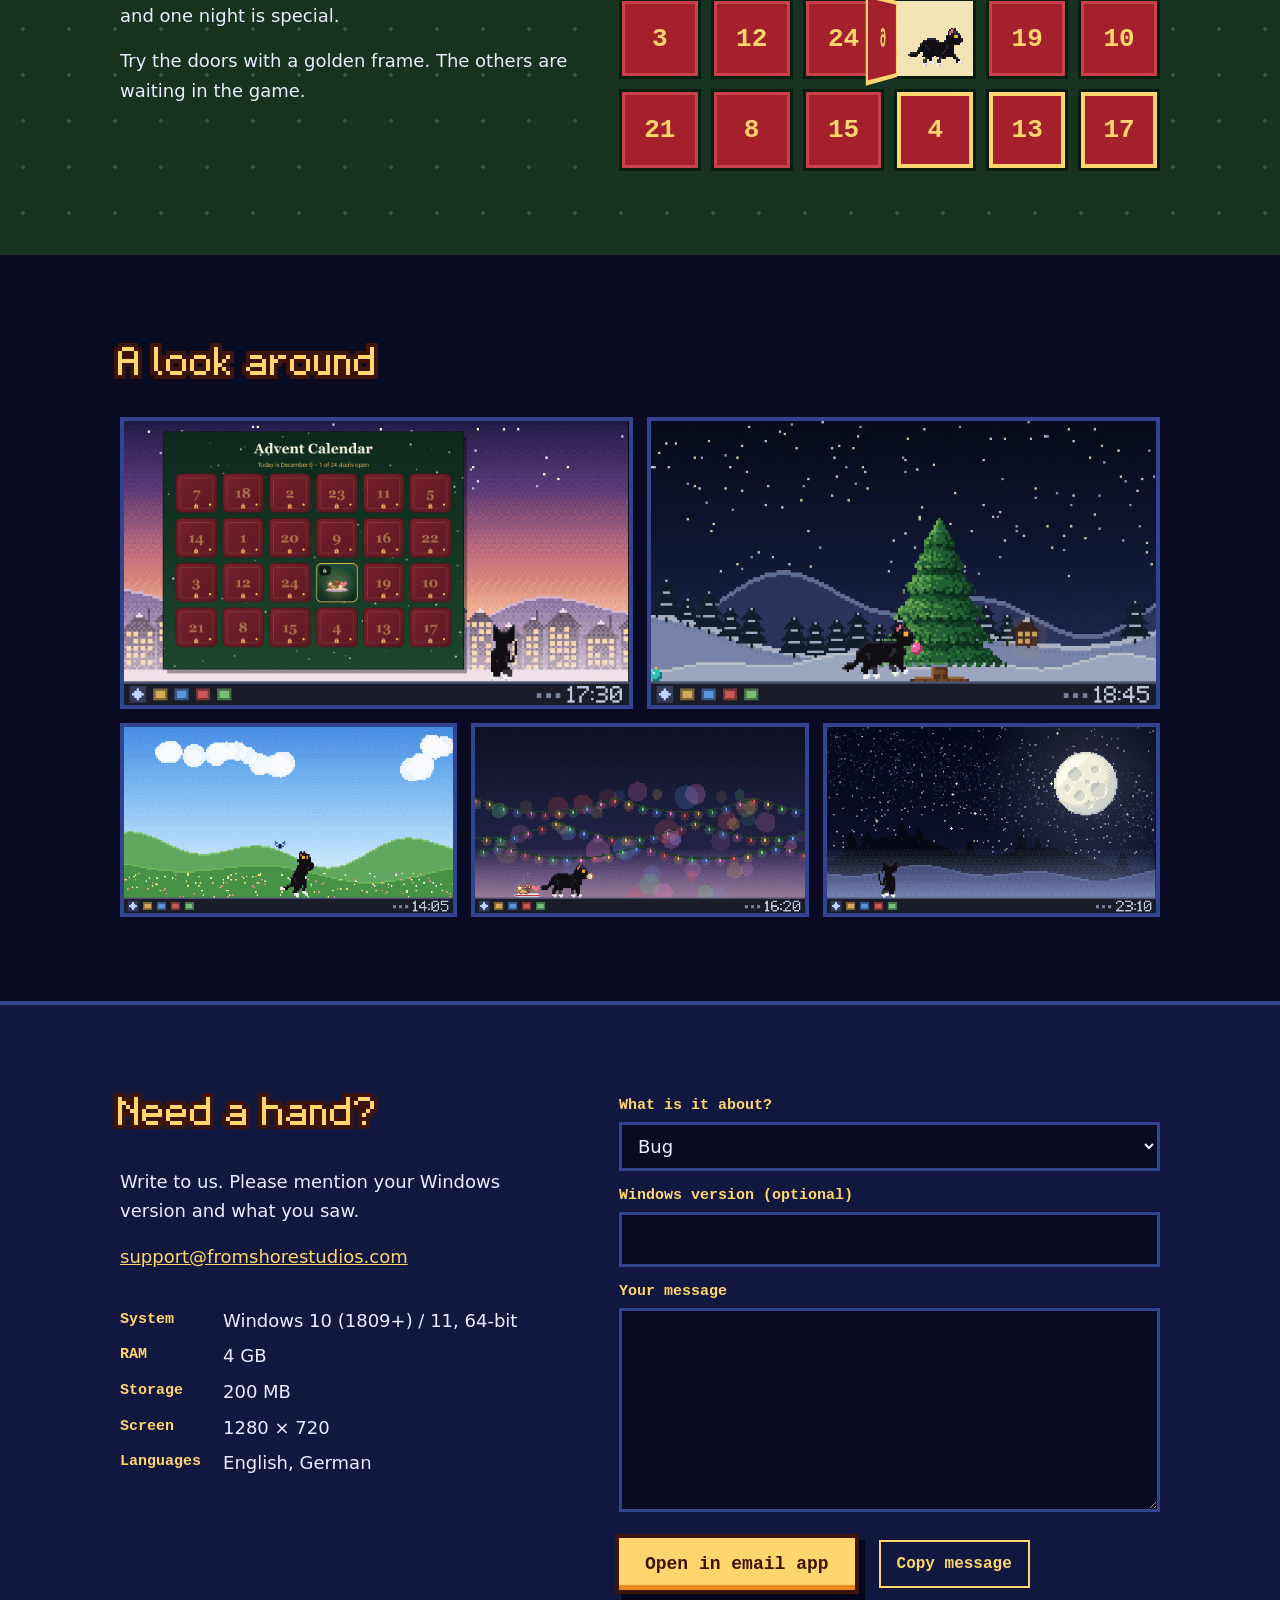
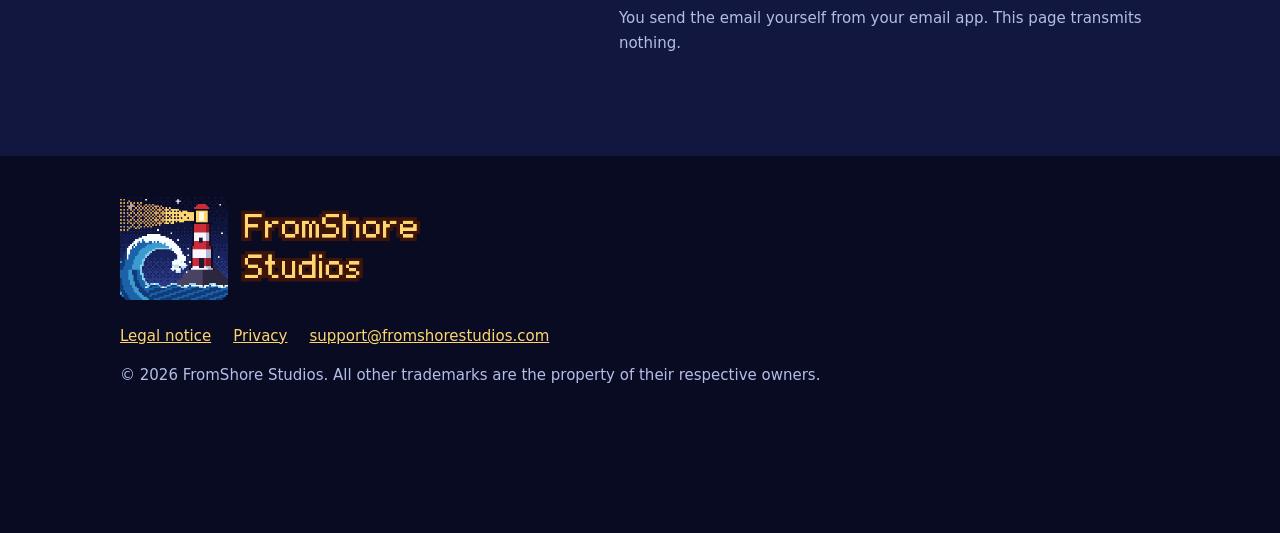
==== commit f4c567a8: "Use fromshorestudios.com as domain Co-Authored-By: Claude Opus 5.5 <noreply@anthropic.com>" ====
--- a/index.html
+++ b/index.html
@@ -1,6 +1,6 @@
 <!doctype html>
 <html lang="en"><head><meta charset="utf-8"><meta name="viewport" content="width=device-width,initial-scale=1">
-<title data-en="A Cat for Christmas Eve" data-de="A Cat for Christmas Eve">A Cat for Christmas Eve</title><link rel="icon" href="img/icon.png"><link rel="stylesheet" href="style.css?v=2"><meta name="description" content="A little pixel cat moves onto your taskbar. Open 24 Advent doors, each with a new surprise."><meta property="og:title" content="A Cat for Christmas Eve"><meta property="og:description" content="A little pixel cat moves onto your taskbar. Open 24 Advent doors, each with a new surprise."><meta property="og:image" content="https://fromshore-studios.github.io/img/social.png"></head><body>
+<title data-en="A Cat for Christmas Eve" data-de="A Cat for Christmas Eve">A Cat for Christmas Eve</title><link rel="icon" href="img/icon.png"><link rel="stylesheet" href="style.css?v=2"><meta name="description" content="A little pixel cat moves onto your taskbar. Open 24 Advent doors, each with a new surprise."><meta property="og:title" content="A Cat for Christmas Eve"><meta property="og:description" content="A little pixel cat moves onto your taskbar. Open 24 Advent doors, each with a new surprise."><meta property="og:image" content="https://fromshorestudios.com/img/social.png"></head><body>
 <header class="top"><a class="brand" href="index.html"><img src="img/studio_small.png" alt="" width="40" height="40">FromShore Studios</a><div class="lang"><button type="button" data-setlang="en" lang="en">English</button><button type="button" data-setlang="de" lang="de">Deutsch</button></div></header>
 <main>
 <div class="hero"><div class="stage"><div style="position:relative"><picture><source media="(max-width:720px)" srcset="img/hero_tall.png" width="600" height="800"><img src="img/hero_wide.png" width="1280" height="720" alt="A Cat for Christmas Eve"></picture>
